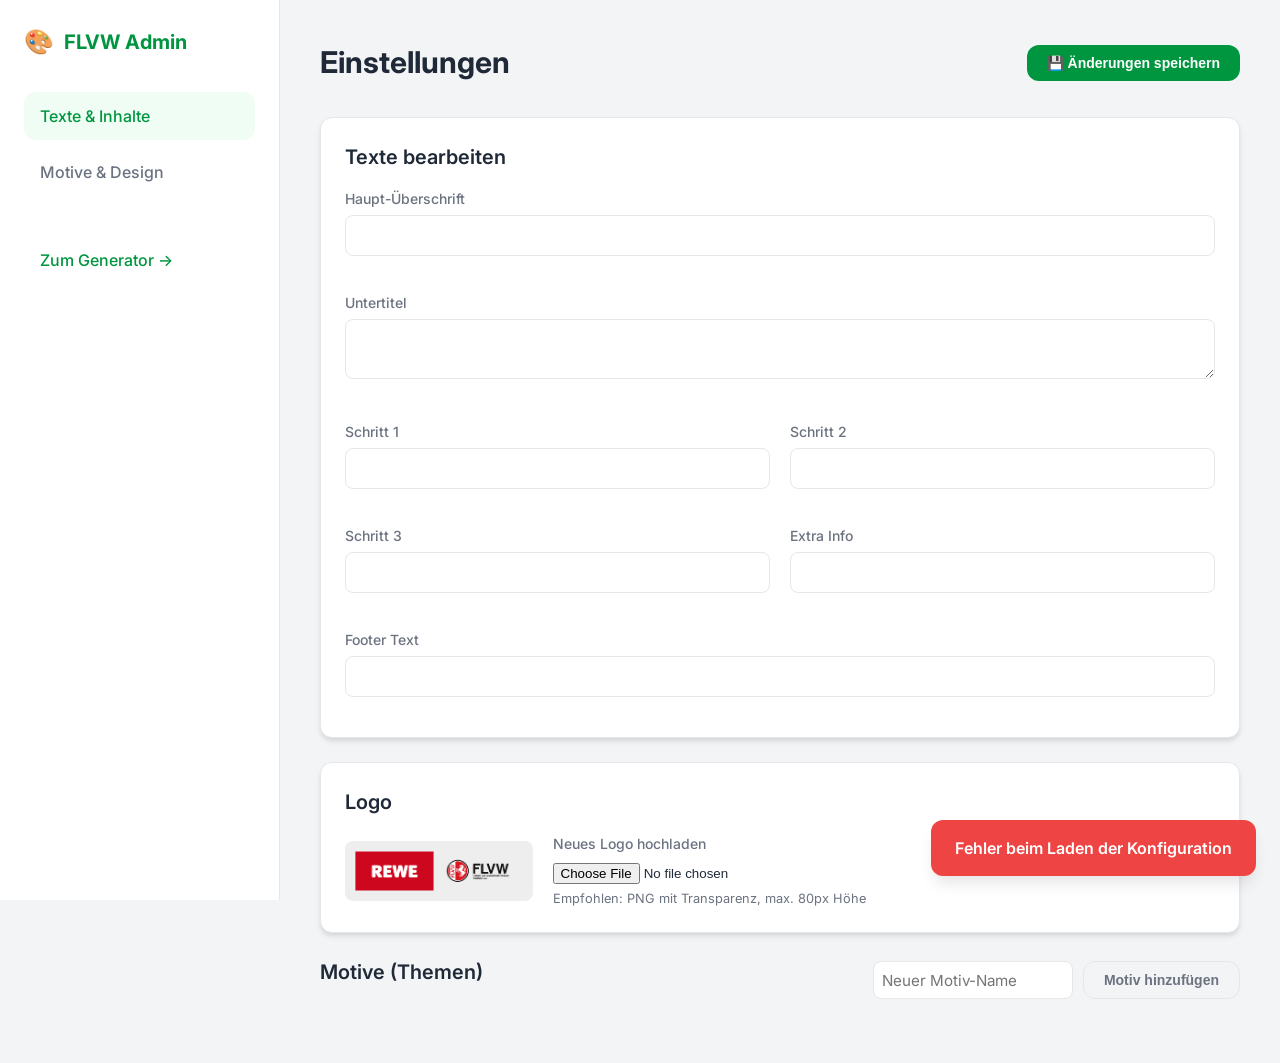
==== admin.html @ 248c12c1 "Backend - Grundlegende Beta Version" ====
<!DOCTYPE html>
<html lang="de">

<head>
    <meta charset="UTF-8">
    <meta name="viewport" content="width=device-width, initial-scale=1.0">
    <title>Admin Dashboard - FLVW GFX</title>
    <link rel="preconnect" href="https://fonts.googleapis.com">
    <link rel="preconnect" href="https://fonts.gstatic.com" crossorigin>
    <link href="https://fonts.googleapis.com/css2?family=Inter:wght@400;500;600;700&display=swap" rel="stylesheet">
    <style>
        :root {
            --primary: #009640;
            /* FLVW Green */
            --primary-dark: #007a33;
            --bg: #f3f4f6;
            --surface: #ffffff;
            --text-main: #1f2937;
            --text-muted: #6b7280;
            --border: #e5e7eb;
            --danger: #ef4444;
            --success: #10b981;
            --radius: 12px;
            --shadow: 0 4px 6px -1px rgba(0, 0, 0, 0.1), 0 2px 4px -1px rgba(0, 0, 0, 0.06);
        }

        * {
            box-sizing: border-box;
        }

        body {
            font-family: 'Inter', sans-serif;
            background-color: var(--bg);
            color: var(--text-main);
            margin: 0;
            padding: 0;
            line-height: 1.5;
        }

        .layout {
            display: grid;
            grid-template-columns: 280px 1fr;
            min-height: 100vh;
        }

        /* Sidebar */
        .sidebar {
            background: var(--surface);
            border-right: 1px solid var(--border);
            padding: 24px;
            position: sticky;
            top: 0;
            height: 100vh;
            overflow-y: auto;
        }

        .brand {
            font-size: 1.25rem;
            font-weight: 700;
            color: var(--primary);
            margin-bottom: 32px;
            display: flex;
            align-items: center;
            gap: 10px;
        }

        .nav-link {
            display: block;
            padding: 12px 16px;
            color: var(--text-muted);
            text-decoration: none;
            border-radius: var(--radius);
            margin-bottom: 8px;
            font-weight: 500;
            transition: all 0.2s;
        }

        .nav-link:hover,
        .nav-link.active {
            background-color: #f0fdf4;
            /* Light green tint */
            color: var(--primary);
        }

        /* Main Content */
        .main-content {
            padding: 40px;
            max-width: 1000px;
        }

        .header-actions {
            display: flex;
            justify-content: space-between;
            align-items: center;
            margin-bottom: 32px;
        }

        h1 {
            font-size: 1.875rem;
            font-weight: 700;
            margin: 0;
        }

        h2 {
            font-size: 1.25rem;
            font-weight: 600;
            margin: 0 0 16px 0;
        }

        .btn {
            display: inline-flex;
            align-items: center;
            gap: 8px;
            padding: 10px 20px;
            border-radius: var(--radius);
            font-weight: 600;
            cursor: pointer;
            border: none;
            transition: all 0.2s;
            font-size: 0.875rem;
        }

        .btn-primary {
            background: var(--primary);
            color: white;
        }

        .btn-primary:hover {
            background: var(--primary-dark);
        }

        .btn-ghost {
            background: transparent;
            color: var(--text-muted);
            border: 1px solid var(--border);
        }

        .btn-ghost:hover {
            background: #f9fafb;
            color: var(--text-main);
        }

        .btn-danger {
            background: #fee2e2;
            color: var(--danger);
        }

        .btn-danger:hover {
            background: #fecaca;
        }

        /* Cards */
        .card {
            background: var(--surface);
            border-radius: var(--radius);
            box-shadow: var(--shadow);
            padding: 24px;
            margin-bottom: 24px;
            border: 1px solid var(--border);
        }

        .form-grid {
            display: grid;
            grid-template-columns: 1fr 1fr;
            gap: 20px;
        }

        .form-group {
            margin-bottom: 16px;
        }

        .form-group.full {
            grid-column: span 2;
        }

        label {
            display: block;
            font-size: 0.875rem;
            font-weight: 500;
            color: var(--text-muted);
            margin-bottom: 6px;
        }

        input[type="text"],
        textarea {
            width: 100%;
            padding: 10px 12px;
            border: 1px solid var(--border);
            border-radius: 8px;
            font-size: 0.95rem;
            transition: border-color 0.2s;
            font-family: inherit;
        }

        input[type="text"]:focus,
        textarea:focus {
            outline: none;
            border-color: var(--primary);
            box-shadow: 0 0 0 3px rgba(0, 150, 64, 0.1);
        }

        /* Themes */
        .theme-card {
            border: 1px solid var(--border);
            border-radius: var(--radius);
            padding: 20px;
            margin-bottom: 20px;
            background: #fafafa;
        }

        .theme-header {
            display: flex;
            justify-content: space-between;
            align-items: center;
            margin-bottom: 20px;
            border-bottom: 1px solid var(--border);
            padding-bottom: 15px;
        }

        .smart-upload-area {
            border: 2px dashed var(--border);
            border-radius: var(--radius);
            padding: 30px;
            text-align: center;
            background: white;
            transition: all 0.2s;
            cursor: pointer;
            position: relative;
        }

        .smart-upload-area:hover {
            border-color: var(--primary);
            background: #f0fdf4;
        }

        .smart-upload-area input {
            position: absolute;
            top: 0;
            left: 0;
            width: 100%;
            height: 100%;
            opacity: 0;
            cursor: pointer;
        }

        .file-grid {
            display: grid;
            grid-template-columns: repeat(auto-fill, minmax(200px, 1fr));
            gap: 16px;
            margin-top: 20px;
        }

        .file-card {
            background: white;
            border: 1px solid var(--border);
            border-radius: 8px;
            overflow: hidden;
            position: relative;
            box-shadow: 0 1px 2px rgba(0, 0, 0, 0.05);
        }

        .file-preview {
            height: 140px;
            width: 100%;
            object-fit: contain;
            background: #eef2f6;
            padding: 10px;
        }

        .file-info {
            padding: 10px;
            font-size: 0.8rem;
        }

        .file-tag {
            display: inline-block;
            background: #e5e7eb;
            padding: 2px 6px;
            border-radius: 4px;
            font-size: 0.7rem;
            margin-top: 4px;
            font-weight: 600;
        }

        .delete-overlay {
            position: absolute;
            top: 5px;
            right: 5px;
            background: rgba(255, 255, 255, 0.9);
            border-radius: 50%;
            width: 24px;
            height: 24px;
            display: flex;
            align-items: center;
            justify-content: center;
            cursor: pointer;
            color: var(--danger);
            border: 1px solid var(--border);
        }

        /* Notification */
        .toast {
            position: fixed;
            bottom: 24px;
            right: 24px;
            padding: 16px 24px;
            border-radius: var(--radius);
            color: white;
            font-weight: 600;
            box-shadow: 0 10px 15px -3px rgba(0, 0, 0, 0.1);
            transform: translateY(150%);
            transition: transform 0.3s cubic-bezier(0.18, 0.89, 0.32, 1.28);
            z-index: 50;
        }

        .toast.show {
            transform: translateY(0);
        }

        .toast.success {
            background: var(--success);
        }

        .toast.error {
            background: var(--danger);
        }
    </style>
    <script src="admin.js?v=4" defer></script>
</head>

<body>

    <div class="layout">
        <aside class="sidebar">
            <div class="brand">
                <span style="font-size: 1.5rem;">🎨</span> FLVW Admin
            </div>
            <nav>
                <a href="#texts" class="nav-link active">Texte & Inhalte</a>
                <a href="#themes" class="nav-link">Motive & Design</a>
                <a href="/" class="nav-link" style="margin-top: 40px; color: var(--primary);">Zum Generator &rarr;</a>
            </nav>
        </aside>

        <main class="main-content">
            <div class="header-actions">
                <h1>Einstellungen</h1>
                <button id="saveConfigBtn" class="btn btn-primary">
                    💾 Änderungen speichern
                </button>
            </div>

            <section id="texts" class="card">
                <h2>Texte bearbeiten</h2>
                <div class="form-grid">
                    <div class="form-group full">
                        <label>Haupt-Überschrift</label>
                        <input type="text" id="text_heroTitle">
                    </div>
                    <div class="form-group full">
                        <label>Untertitel</label>
                        <textarea id="text_heroSub" rows="2"></textarea>
                    </div>
                    <!-- Steps -->
                    <div class="form-group">
                        <label>Schritt 1</label>
                        <input type="text" id="text_step1">
                    </div>
                    <div class="form-group">
                        <label>Schritt 2</label>
                        <input type="text" id="text_step2">
                    </div>
                    <div class="form-group">
                        <label>Schritt 3</label>
                        <input type="text" id="text_step3">
                    </div>
                    <div class="form-group">
                        <label>Extra Info</label>
                        <input type="text" id="text_stepExtra">
                    </div>
                    <div class="form-group full">
                        <label>Footer Text</label>
                        <input type="text" id="text_footer">
                    </div>
                </div>
            </section>

            <section class="card">
                <h2>Logo</h2>
                <div style="display: flex; gap: 20px; align-items: center;">
                    <div style="padding: 10px; background: #eee; border-radius: 8px;">
                        <img src="assets/logo.png" id="currentLogo" style="height: 40px; display: block;">
                    </div>
                    <div style="flex: 1;">
                        <label>Neues Logo hochladen</label>
                        <input type="file" id="logoUpload" accept="image/png">
                        <div style="font-size: 0.8rem; color: var(--text-muted); margin-top: 5px;">Empfohlen: PNG mit
                            Transparenz, max. 80px Höhe</div>
                    </div>
                </div>
            </section>

            <section id="themes">
                <div style="display: flex; justify-content: space-between; align-items: center; margin-bottom: 20px;">
                    <h2>Motive (Themen)</h2>
                    <div style="display: flex; gap: 10px;">
                        <input type="text" id="newThemeName" placeholder="Neuer Motiv-Name"
                            style="width: 200px; padding: 8px;">
                        <button id="addThemeBtn" class="btn btn-ghost">Motiv hinzufügen</button>
                    </div>
                </div>

                <div id="themesList"></div>
            </section>
        </main>
    </div>

    <div id="toast" class="toast">Nachricht</div>

    <!-- Template for Theme Item -->
    <template id="themeTemplate">
        <div class="card theme-card">
            <div class="theme-header">
                <div>
                    <h3 class="theme-name" style="margin: 0; font-size: 1.1rem;">Theme Name</h3>
                    <code class="theme-path" style="font-size: 0.8rem; color: var(--text-muted);"></code>
                </div>
                <button class="btn btn-danger btn-ghost delete-theme-btn"
                    style="padding: 6px 12px; font-size: 0.8rem;">Löschen</button>
            </div>

            <!-- Smart Header Upload -->
            <div class="smart-upload-area">
                <input type="file" class="smart-upload-input" accept="image/png,image/jpeg" multiple>
                <div style="font-size: 1.5rem; margin-bottom: 10px;">📂</div>
                <strong>Bilder hier ablegen oder klicken</strong>
                <p style="margin: 5px 0 0 0; font-size: 0.85rem; color: var(--text-muted);">
                    Lade mehrere PNGs hoch. Das System erkennt automatisch das Format anhand der Größe (z.B. 1080x1350).
                </p>
            </div>

            <div class="file-grid">
                <!-- File cards go here -->
            </div>
        </div>
    </template>

</body>

</html>
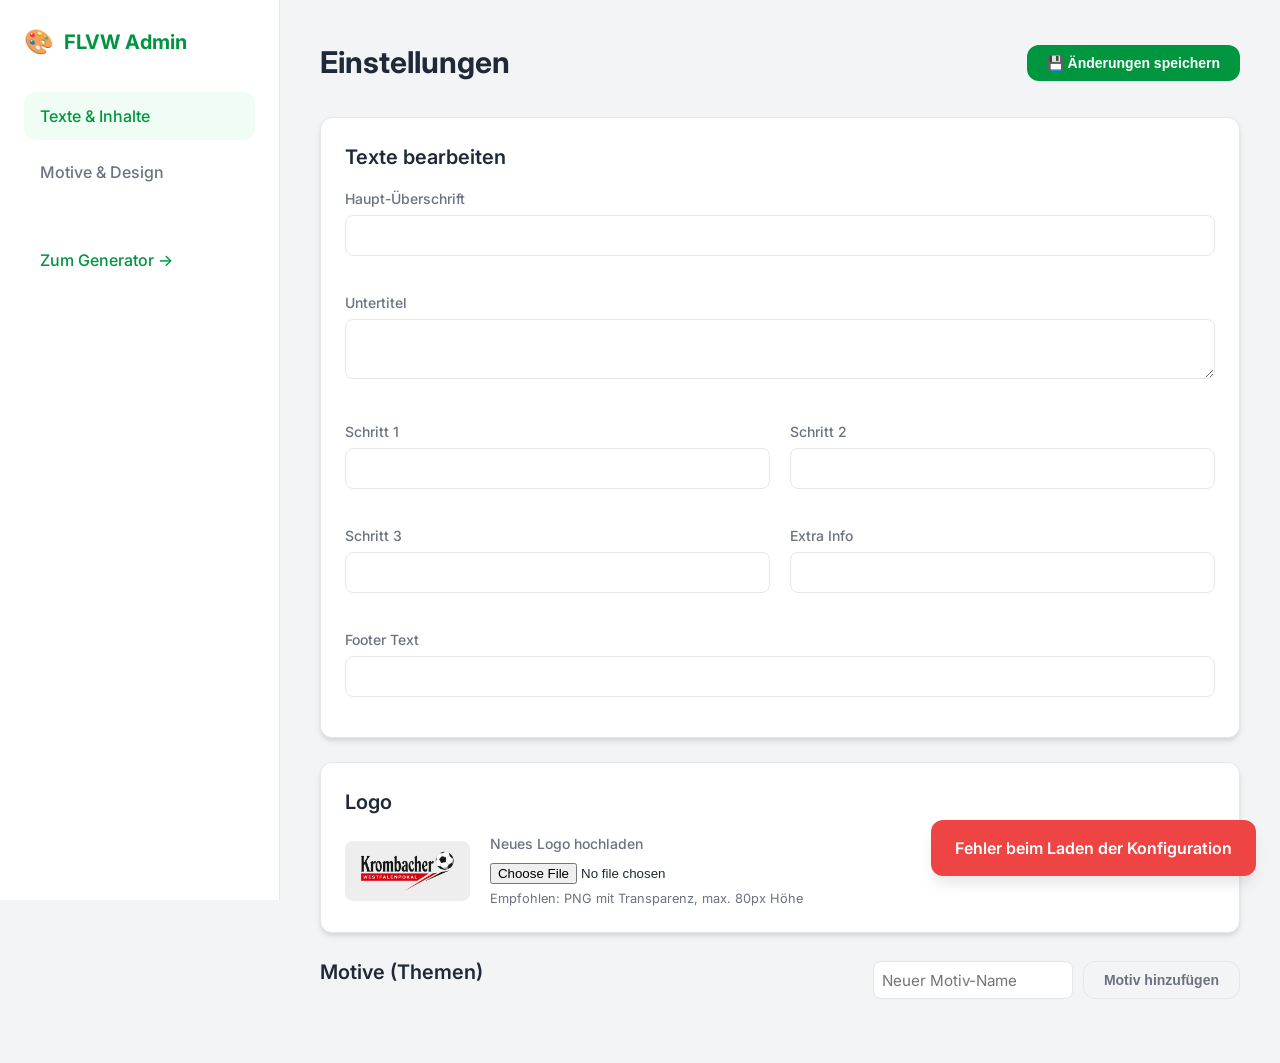
==== commit 5918c558: "Motiv Upload Bugfix" ====
--- a/admin.html
+++ b/admin.html
@@ -282,6 +282,31 @@
             font-weight: 600;
         }
 
+        .file-label-input {
+            width: 100%;
+            padding: 4px;
+            margin-bottom: 4px;
+            border: 1px solid transparent;
+            border-radius: 4px;
+            font-weight: bold;
+            font-size: 0.9rem;
+            background: transparent;
+            color: inherit;
+            transition: all 0.2s;
+            font-family: inherit;
+        }
+
+        .file-label-input:hover {
+            border-color: #ddd;
+            background: #fff;
+        }
+
+        .file-label-input:focus {
+            outline: none;
+            border-color: var(--primary);
+            background: #fff;
+        }
+
         .delete-overlay {
             position: absolute;
             top: 5px;
@@ -325,7 +350,7 @@
             background: var(--danger);
         }
     </style>
-    <script src="admin.js?v=4" defer></script>
+    <script src="admin.js?v=6" defer></script>
 </head>
 
 <body>
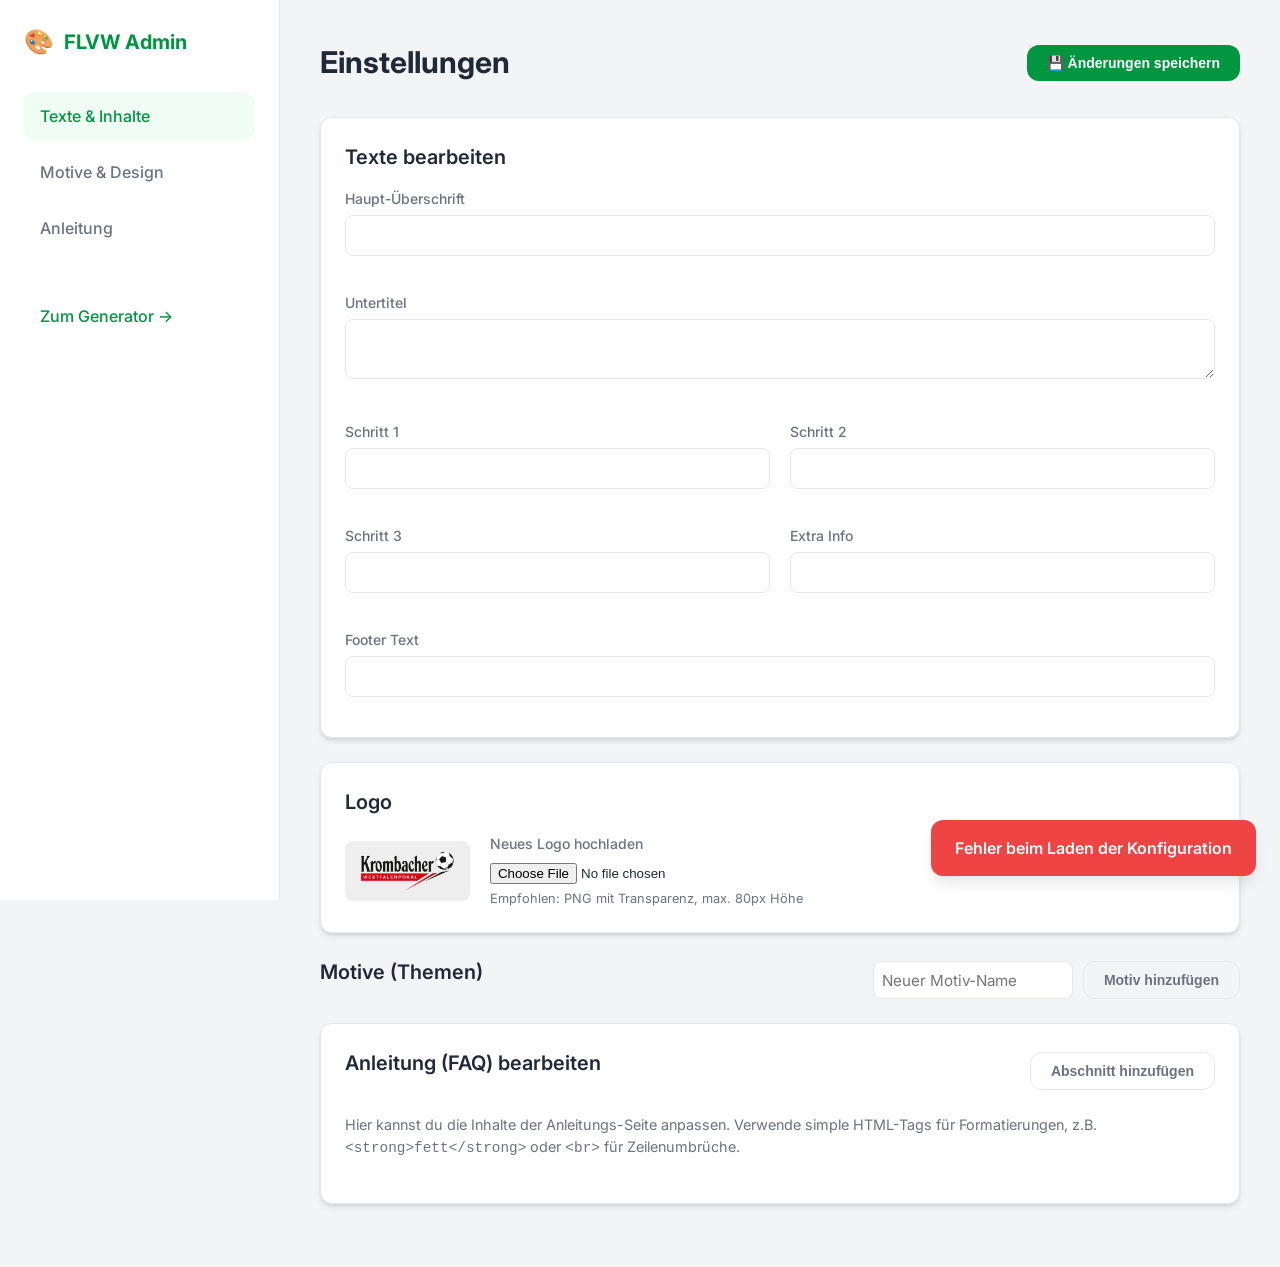
==== commit 0fb28a32: "Editierbare Anleitung" ====
--- a/admin.html
+++ b/admin.html
@@ -363,6 +363,7 @@
             <nav>
                 <a href="#texts" class="nav-link active">Texte & Inhalte</a>
                 <a href="#themes" class="nav-link">Motive & Design</a>
+                <a href="#anleitung" class="nav-link">Anleitung</a>
                 <a href="/" class="nav-link" style="margin-top: 40px; color: var(--primary);">Zum Generator &rarr;</a>
             </nav>
         </aside>
@@ -437,18 +438,66 @@
 
                 <div id="themesList"></div>
             </section>
+            <section id="anleitung" class="card">
+                <div style="display: flex; justify-content: space-between; align-items: center; margin-bottom: 20px;">
+                    <h2>Anleitung (FAQ) bearbeiten</h2>
+                    <button id="addGuideBtn" class="btn btn-ghost">Abschnitt hinzufügen</button>
+                </div>
+                <p style="font-size: 0.9rem; color: var(--text-muted); margin-bottom: 20px;">Hier kannst du die Inhalte
+                    der Anleitungs-Seite anpassen. Verwende simple HTML-Tags für Formatierungen, z.B.
+                    <code>&lt;strong&gt;fett&lt;/strong&gt;</code> oder <code>&lt;br&gt;</code> für Zeilenumbrüche.
+                </p>
+                <div id="guideList"></div>
+            </section>
         </main>
     </div>
 
     <div id="toast" class="toast">Nachricht</div>
+
+    <!-- Template for Guide Section -->
+    <template id="guideTemplate">
+        <div class="card theme-card guide-item" draggable="true"
+            style="margin-bottom: 16px; padding: 16px; cursor: move; transition: transform 0.2s, box-shadow 0.2s;">
+            <div style="display: flex; justify-content: space-between; align-items: start; margin-bottom: 12px;">
+                <div class="drag-handle"
+                    style="padding-right: 12px; color: var(--text-muted); font-size: 1.2rem; cursor: grab; align-self: center;"
+                    title="Ziehen zum Sortieren">⋮⋮</div>
+                <div
+                    style="flex: 1; display: grid; grid-template-columns: 80px 1fr 1fr; gap: 12px; align-items: center;">
+                    <div>
+                        <label style="font-size: 0.75rem;">Icon (Text/Emoji)</label>
+                        <input type="text" class="guide-icon" placeholder="z.B. ✦"
+                            style="padding: 6px; text-align: center;">
+                    </div>
+                    <div>
+                        <label style="font-size: 0.75rem;">Menü-Titel (Kurz)</label>
+                        <input type="text" class="guide-menu-title" placeholder="z.B. Wofür gedacht?">
+                    </div>
+                    <div>
+                        <label style="font-size: 0.75rem;">Haupt-Titel (H3)</label>
+                        <input type="text" class="guide-title" placeholder="z.B. Wofür ist der Generator gedacht?">
+                    </div>
+                </div>
+                <button class="btn btn-danger btn-ghost delete-guide-btn"
+                    style="padding: 6px 10px; font-size: 0.8rem; margin-left: 16px;">Löschen</button>
+            </div>
+            <div>
+                <label style="font-size: 0.75rem;">Inhalt (HTML erlaubt)</label>
+                <textarea class="guide-content-html" rows="4"
+                    style="font-family: monospace; font-size: 0.85rem; line-height: 1.4;"></textarea>
+            </div>
+        </div>
+    </template>
 
     <!-- Template for Theme Item -->
     <template id="themeTemplate">
         <div class="card theme-card">
             <div class="theme-header">
-                <div>
-                    <h3 class="theme-name" style="margin: 0; font-size: 1.1rem;">Theme Name</h3>
-                    <code class="theme-path" style="font-size: 0.8rem; color: var(--text-muted);"></code>
+                <div style="flex: 1; margin-right: 20px;">
+                    <input class="theme-name-input" type="text" title="Motiv-Name bearbeiten"
+                        style="width: 100%; font-size: 1.1rem; font-weight: bold; margin: 0; padding: 4px 8px; border: 1px solid transparent; background: transparent; border-radius: 4px; transition: all 0.2s; color: var(--text-main); font-family: inherit;" />
+                    <code class="theme-path"
+                        style="font-size: 0.8rem; color: var(--text-muted); display: block; padding-left: 8px; margin-top: 4px;"></code>
                 </div>
                 <button class="btn btn-danger btn-ghost delete-theme-btn"
                     style="padding: 6px 12px; font-size: 0.8rem;">Löschen</button>
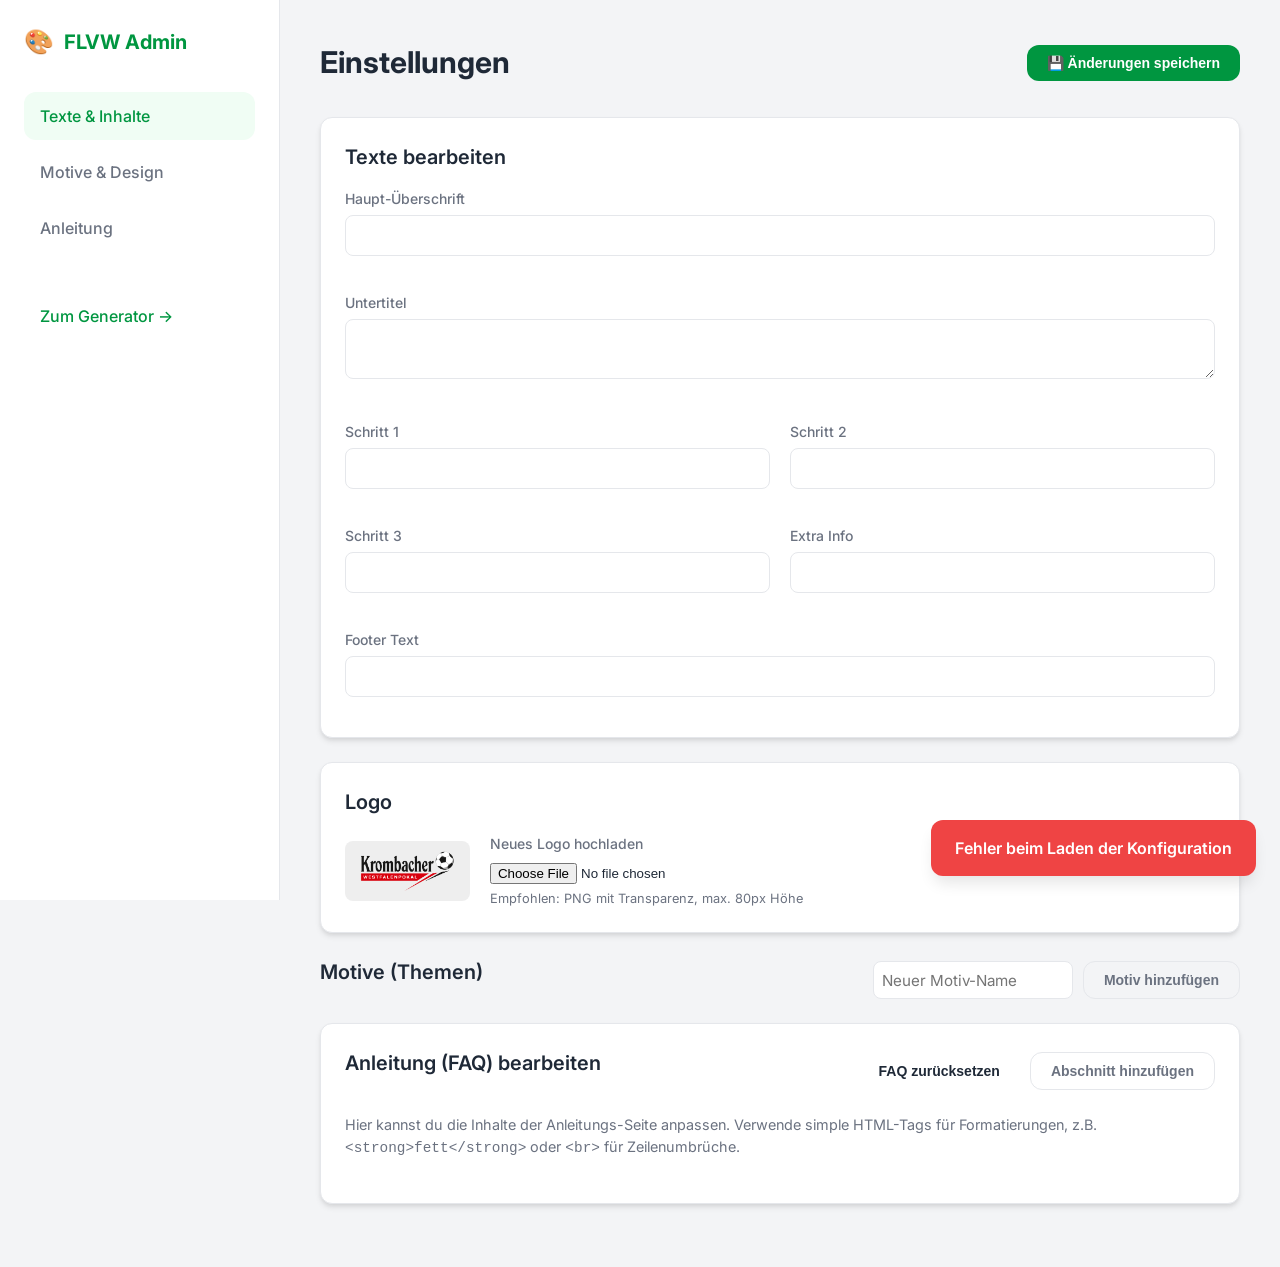
==== commit 48b2e8b3: "FAQ Editierbar machen 1.0" ====
--- a/admin.html
+++ b/admin.html
@@ -441,7 +441,11 @@
             <section id="anleitung" class="card">
                 <div style="display: flex; justify-content: space-between; align-items: center; margin-bottom: 20px;">
                     <h2>Anleitung (FAQ) bearbeiten</h2>
-                    <button id="addGuideBtn" class="btn btn-ghost">Abschnitt hinzufügen</button>
+                    <div style="display: flex; gap: 10px;">
+                        <button id="resetGuideBtn" class="btn btn-secondary"
+                            style="background: var(--ui-surface-06); color: var(--text);">FAQ zurücksetzen</button>
+                        <button id="addGuideBtn" class="btn btn-ghost">Abschnitt hinzufügen</button>
+                    </div>
                 </div>
                 <p style="font-size: 0.9rem; color: var(--text-muted); margin-bottom: 20px;">Hier kannst du die Inhalte
                     der Anleitungs-Seite anpassen. Verwende simple HTML-Tags für Formatierungen, z.B.
@@ -465,7 +469,7 @@
                 <div
                     style="flex: 1; display: grid; grid-template-columns: 80px 1fr 1fr; gap: 12px; align-items: center;">
                     <div>
-                        <label style="font-size: 0.75rem;">Icon (Text/Emoji)</label>
+                        <label style="font-size: 0.75rem;">Icon</label>
                         <input type="text" class="guide-icon" placeholder="z.B. ✦"
                             style="padding: 6px; text-align: center;">
                     </div>
@@ -481,11 +485,15 @@
                 <button class="btn btn-danger btn-ghost delete-guide-btn"
                     style="padding: 6px 10px; font-size: 0.8rem; margin-left: 16px;">Löschen</button>
             </div>
-            <div>
-                <label style="font-size: 0.75rem;">Inhalt (HTML erlaubt)</label>
-                <textarea class="guide-content-html" rows="4"
-                    style="font-family: monospace; font-size: 0.85rem; line-height: 1.4;"></textarea>
-            </div>
+            <details class="guide-content-details" style="margin-top: 10px; cursor: pointer;">
+                <summary style="font-size: 0.85rem; font-weight: 600; color: var(--primary); outline: none;">Inhalt
+                    aufklappen / bearbeiten</summary>
+                <div style="margin-top: 10px;">
+                    <label style="font-size: 0.75rem;">Inhalt (HTML erlaubt)</label>
+                    <textarea class="guide-content-html" rows="4"
+                        style="font-family: monospace; font-size: 0.85rem; line-height: 1.4; resize: vertical; min-height: 120px;"></textarea>
+                </div>
+            </details>
         </div>
     </template>
 
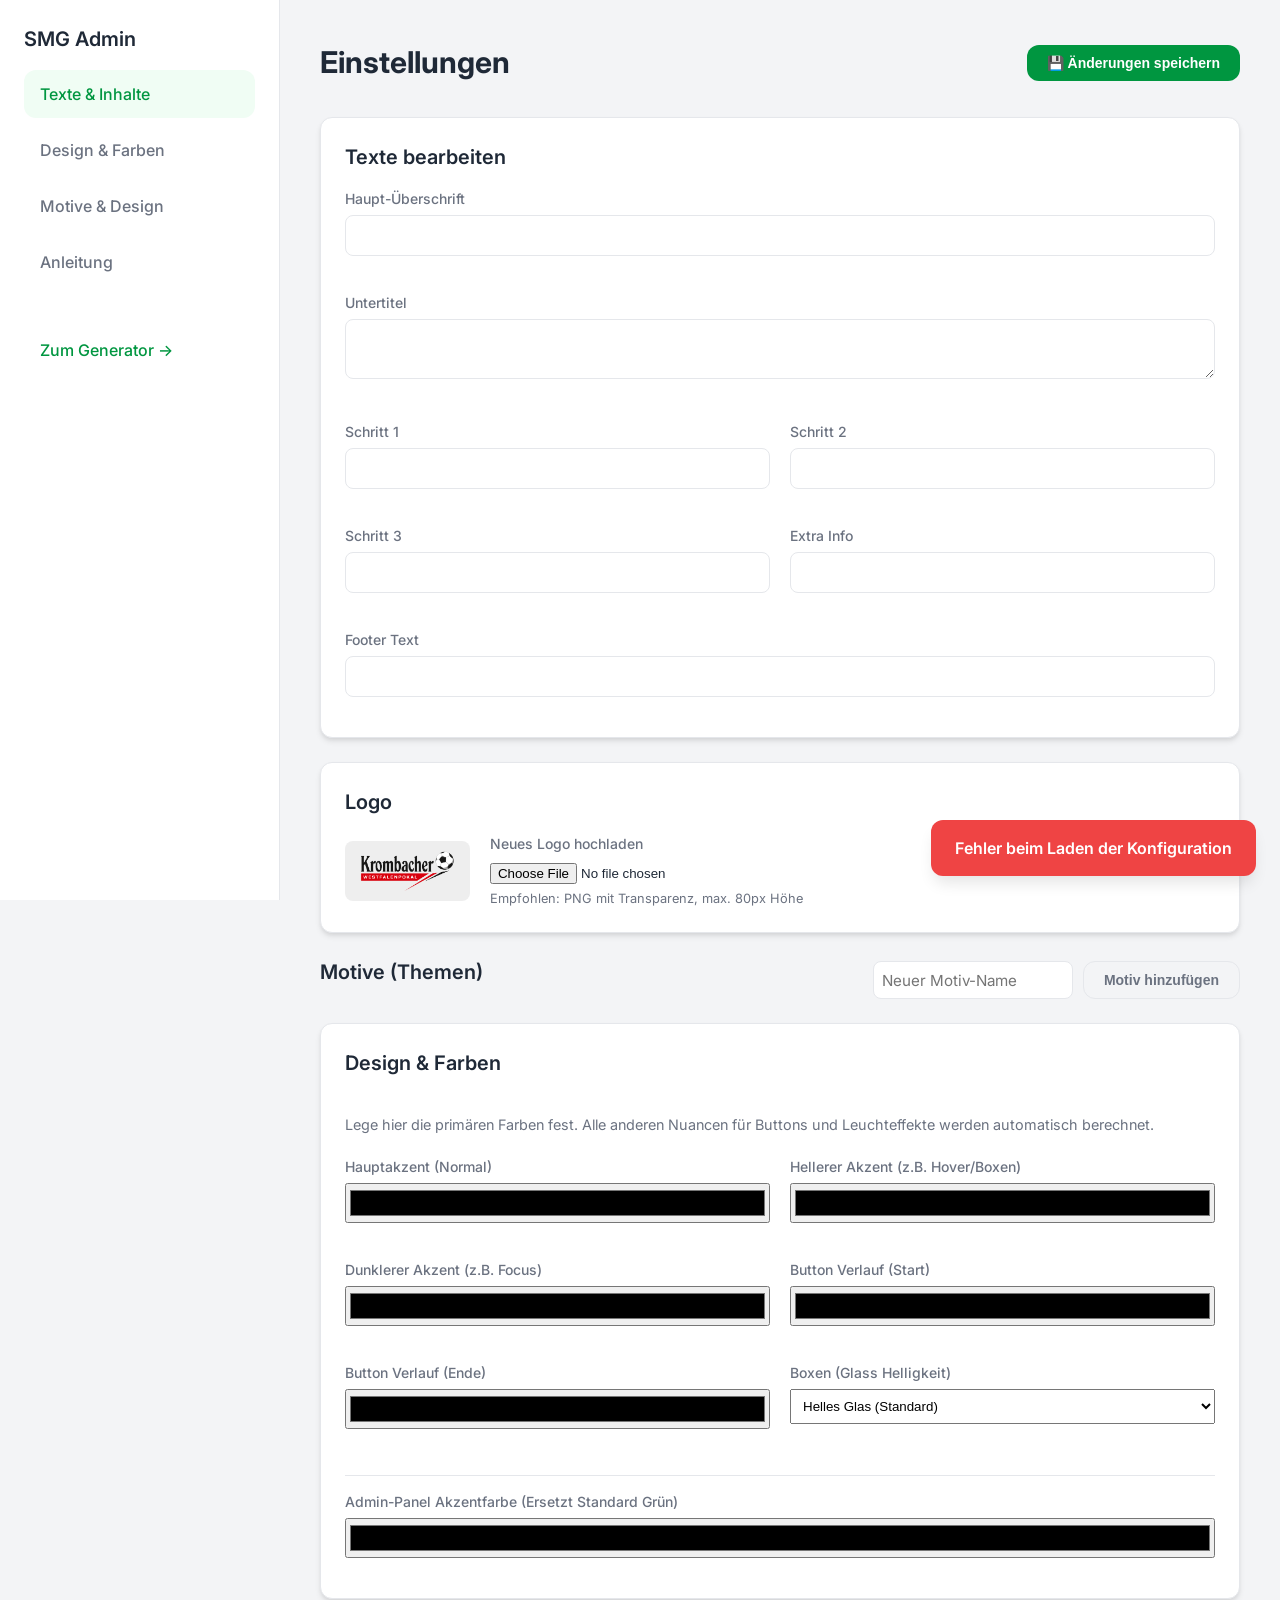
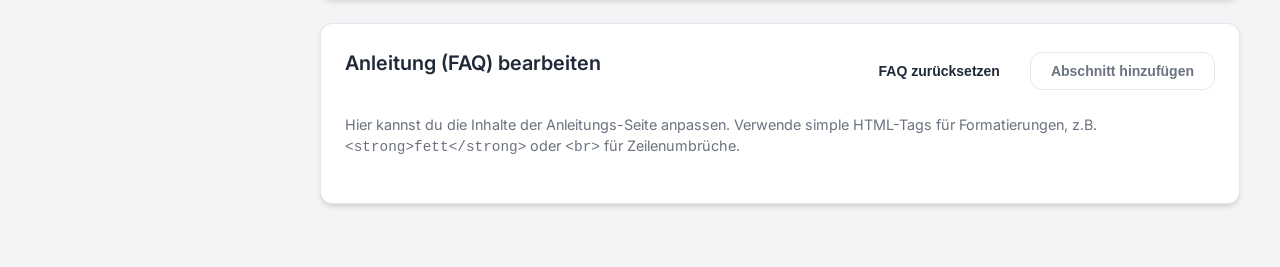
==== commit 972b1623: "Release Version 1.0" ====
--- a/admin.html
+++ b/admin.html
@@ -350,18 +350,21 @@
             background: var(--danger);
         }
     </style>
-    <script src="admin.js?v=6" defer></script>
+    <script src="admin.js?v=7" defer></script>
 </head>
 
 <body>
 
     <div class="layout">
         <aside class="sidebar">
-            <div class="brand">
-                <span style="font-size: 1.5rem;">🎨</span> FLVW Admin
+            <div class="sidebar-header">
+                <h2 style="display: flex; align-items: center; gap: 8px;">
+                    SMG Admin
+                </h2>
             </div>
             <nav>
                 <a href="#texts" class="nav-link active">Texte & Inhalte</a>
+                <a href="#thema" class="nav-link">Design & Farben</a>
                 <a href="#themes" class="nav-link">Motive & Design</a>
                 <a href="#anleitung" class="nav-link">Anleitung</a>
                 <a href="/" class="nav-link" style="margin-top: 40px; color: var(--primary);">Zum Generator &rarr;</a>
@@ -438,7 +441,56 @@
 
                 <div id="themesList"></div>
             </section>
-            <section id="anleitung" class="card">
+            <section id="thema" class="card hidden">
+                <div style="display: flex; justify-content: space-between; align-items: center; margin-bottom: 20px;">
+                    <h2>Design & Farben</h2>
+                </div>
+                <p style="font-size: 0.9rem; color: var(--text-muted); margin-bottom: 20px;">Lege hier die primären
+                    Farben fest. Alle anderen Nuancen für Buttons und Leuchteffekte werden automatisch berechnet.</p>
+
+                <div class="form-grid">
+                    <div class="form-group">
+                        <label>Hauptakzent (Normal)</label>
+                        <input type="color" id="theme_accent"
+                            style="width: 100%; height: 40px; cursor: pointer; padding: 2px;">
+                    </div>
+                    <div class="form-group">
+                        <label>Hellerer Akzent (z.B. Hover/Boxen)</label>
+                        <input type="color" id="theme_accentLight"
+                            style="width: 100%; height: 40px; cursor: pointer; padding: 2px;">
+                    </div>
+                    <div class="form-group">
+                        <label>Dunklerer Akzent (z.B. Focus)</label>
+                        <input type="color" id="theme_accentDark"
+                            style="width: 100%; height: 40px; cursor: pointer; padding: 2px;">
+                    </div>
+                    <div class="form-group">
+                        <label>Button Verlauf (Start)</label>
+                        <input type="color" id="theme_gradientStart"
+                            style="width: 100%; height: 40px; cursor: pointer; padding: 2px;">
+                    </div>
+                    <div class="form-group">
+                        <label>Button Verlauf (Ende)</label>
+                        <input type="color" id="theme_gradientEnd"
+                            style="width: 100%; height: 40px; cursor: pointer; padding: 2px;">
+                    </div>
+                    <div class="form-group">
+                        <label>Boxen (Glass Helligkeit)</label>
+                        <select id="theme_glass" style="width: 100%; padding: 8px;">
+                            <option value="light">Helles Glas (Standard)</option>
+                            <option value="dark">Dunkles Glas</option>
+                        </select>
+                    </div>
+                    <div class="form-group"
+                        style="grid-column: 1 / -1; margin-top: 10px; border-top: 1px solid var(--border); padding-top: 15px;">
+                        <label>Admin-Panel Akzentfarbe (Ersetzt Standard Grün)</label>
+                        <input type="color" id="theme_adminAccent"
+                            style="width: 100%; height: 40px; cursor: pointer; padding: 2px;">
+                    </div>
+                </div>
+            </section>
+
+            <section id="anleitung" class="card hidden">
                 <div style="display: flex; justify-content: space-between; align-items: center; margin-bottom: 20px;">
                     <h2>Anleitung (FAQ) bearbeiten</h2>
                     <div style="display: flex; gap: 10px;">
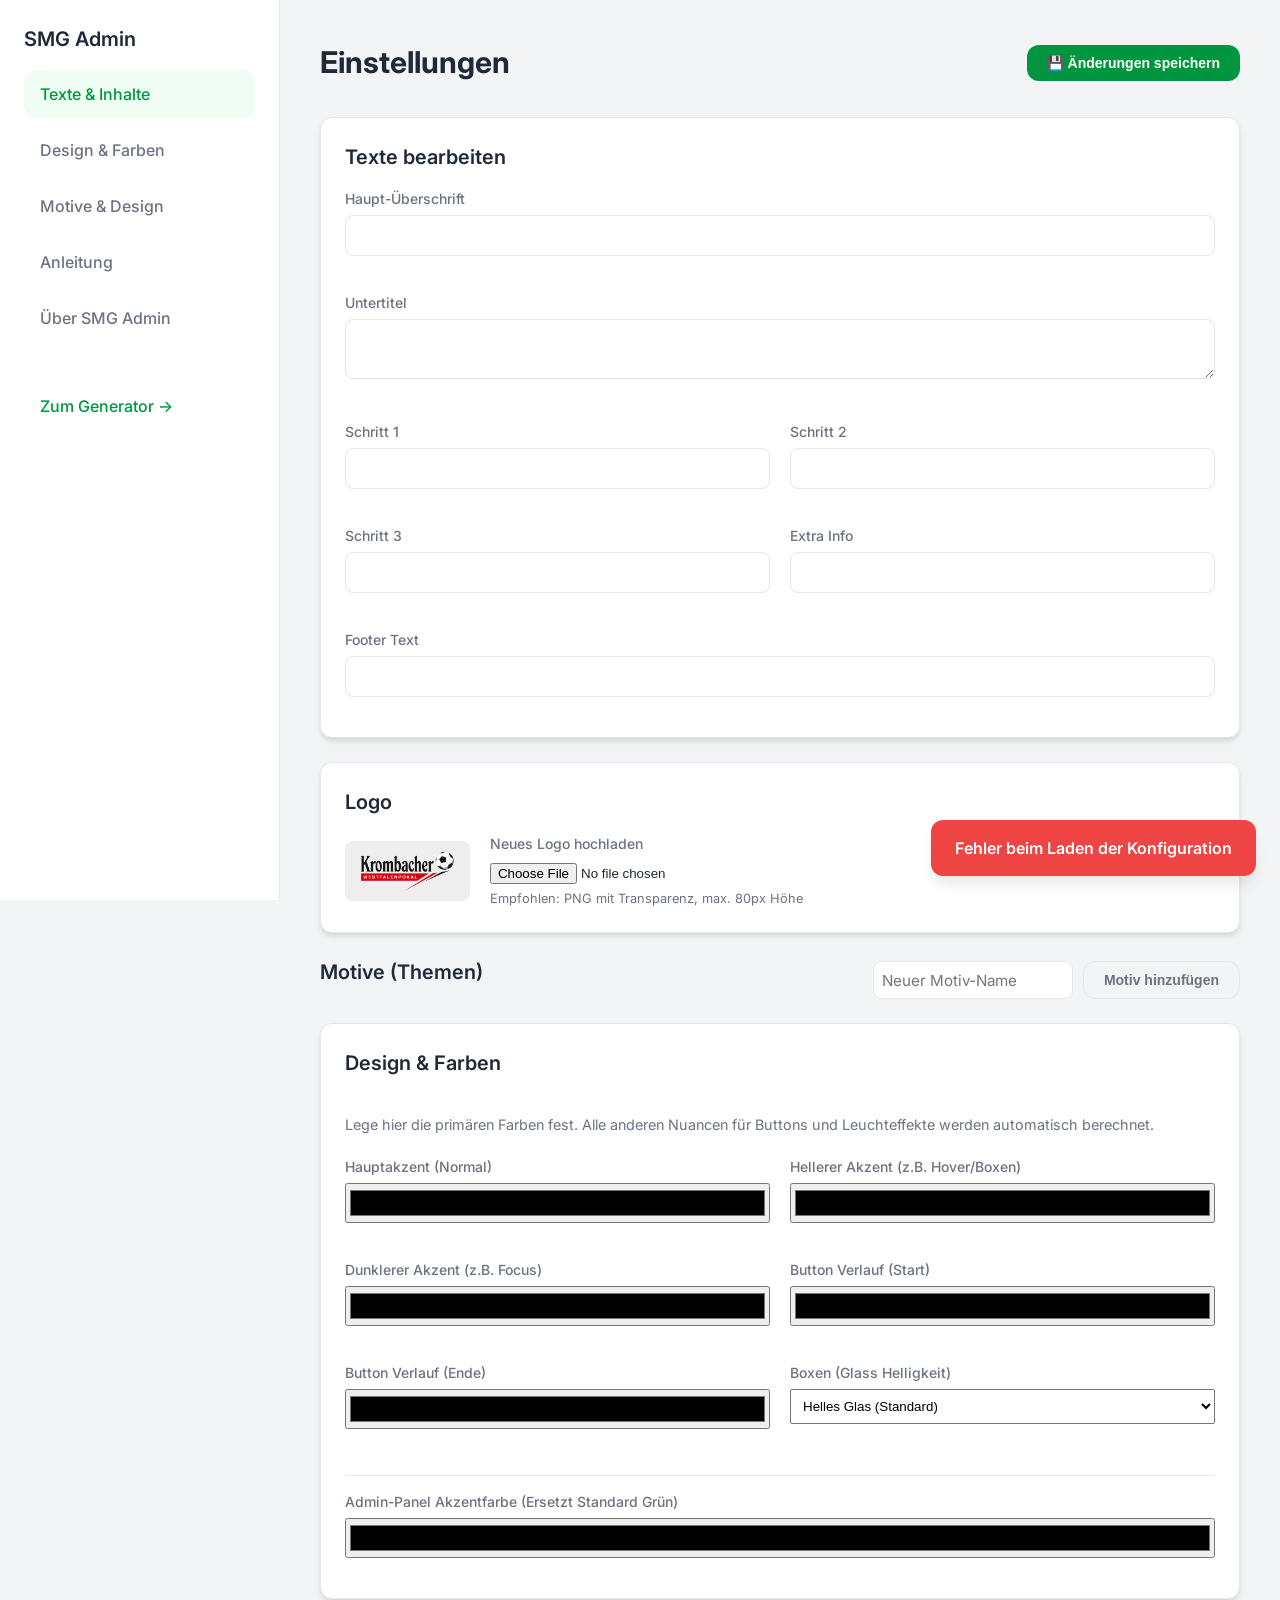
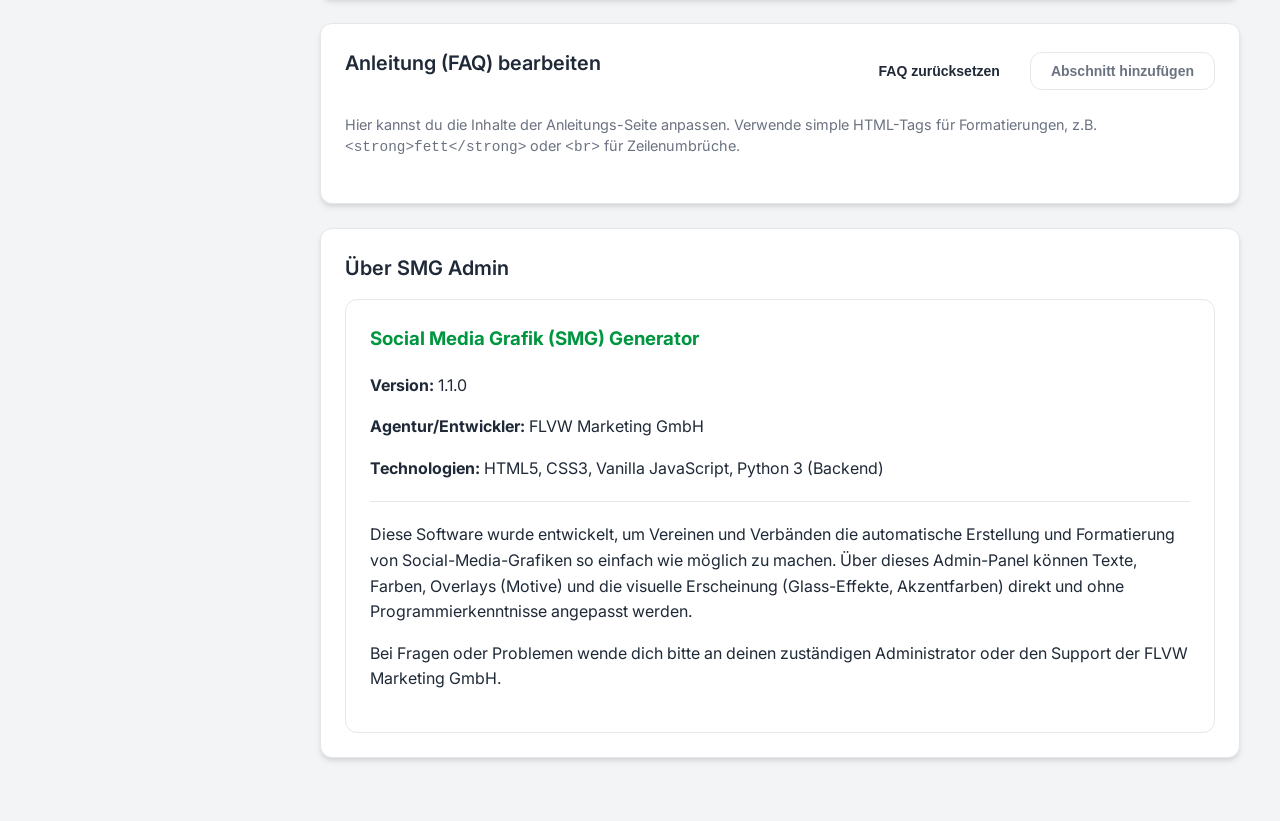
==== commit 0c3fb712: "Version: 1.1.0" ====
--- a/admin.html
+++ b/admin.html
@@ -367,6 +367,7 @@
                 <a href="#thema" class="nav-link">Design & Farben</a>
                 <a href="#themes" class="nav-link">Motive & Design</a>
                 <a href="#anleitung" class="nav-link">Anleitung</a>
+                <a href="#about" class="nav-link">Über SMG Admin</a>
                 <a href="/" class="nav-link" style="margin-top: 40px; color: var(--primary);">Zum Generator &rarr;</a>
             </nav>
         </aside>
@@ -504,6 +505,29 @@
                     <code>&lt;strong&gt;fett&lt;/strong&gt;</code> oder <code>&lt;br&gt;</code> für Zeilenumbrüche.
                 </p>
                 <div id="guideList"></div>
+            </section>
+
+            <section id="about" class="card hidden">
+                <h2>Über SMG Admin</h2>
+                <div
+                    style="background: var(--surface); padding: 24px; border-radius: var(--radius); border: 1px solid var(--border); line-height: 1.6;">
+                    <h3 style="margin-top: 0; color: var(--primary);">Social Media Grafik (SMG) Generator</h3>
+                    <p><strong>Version:</strong> 1.1.0</p>
+                    <p><strong>Agentur/Entwickler:</strong> FLVW Marketing GmbH</p>
+                    <p><strong>Technologien:</strong> HTML5, CSS3, Vanilla JavaScript, Python 3 (Backend)</p>
+                    <hr style="border: 0; border-top: 1px solid var(--border); margin: 20px 0;">
+                    <p>
+                        Diese Software wurde entwickelt, um Vereinen und Verbänden die automatische Erstellung
+                        und Formatierung von Social-Media-Grafiken so einfach wie möglich zu machen.
+                        Über dieses Admin-Panel können Texte, Farben, Overlays (Motive) und die visuelle
+                        Erscheinung (Glass-Effekte, Akzentfarben) direkt und ohne Programmierkenntnisse
+                        angepasst werden.
+                    </p>
+                    <p>
+                        Bei Fragen oder Problemen wende dich bitte an deinen zuständigen Administrator
+                        oder den Support der FLVW Marketing GmbH.
+                    </p>
+                </div>
             </section>
         </main>
     </div>
